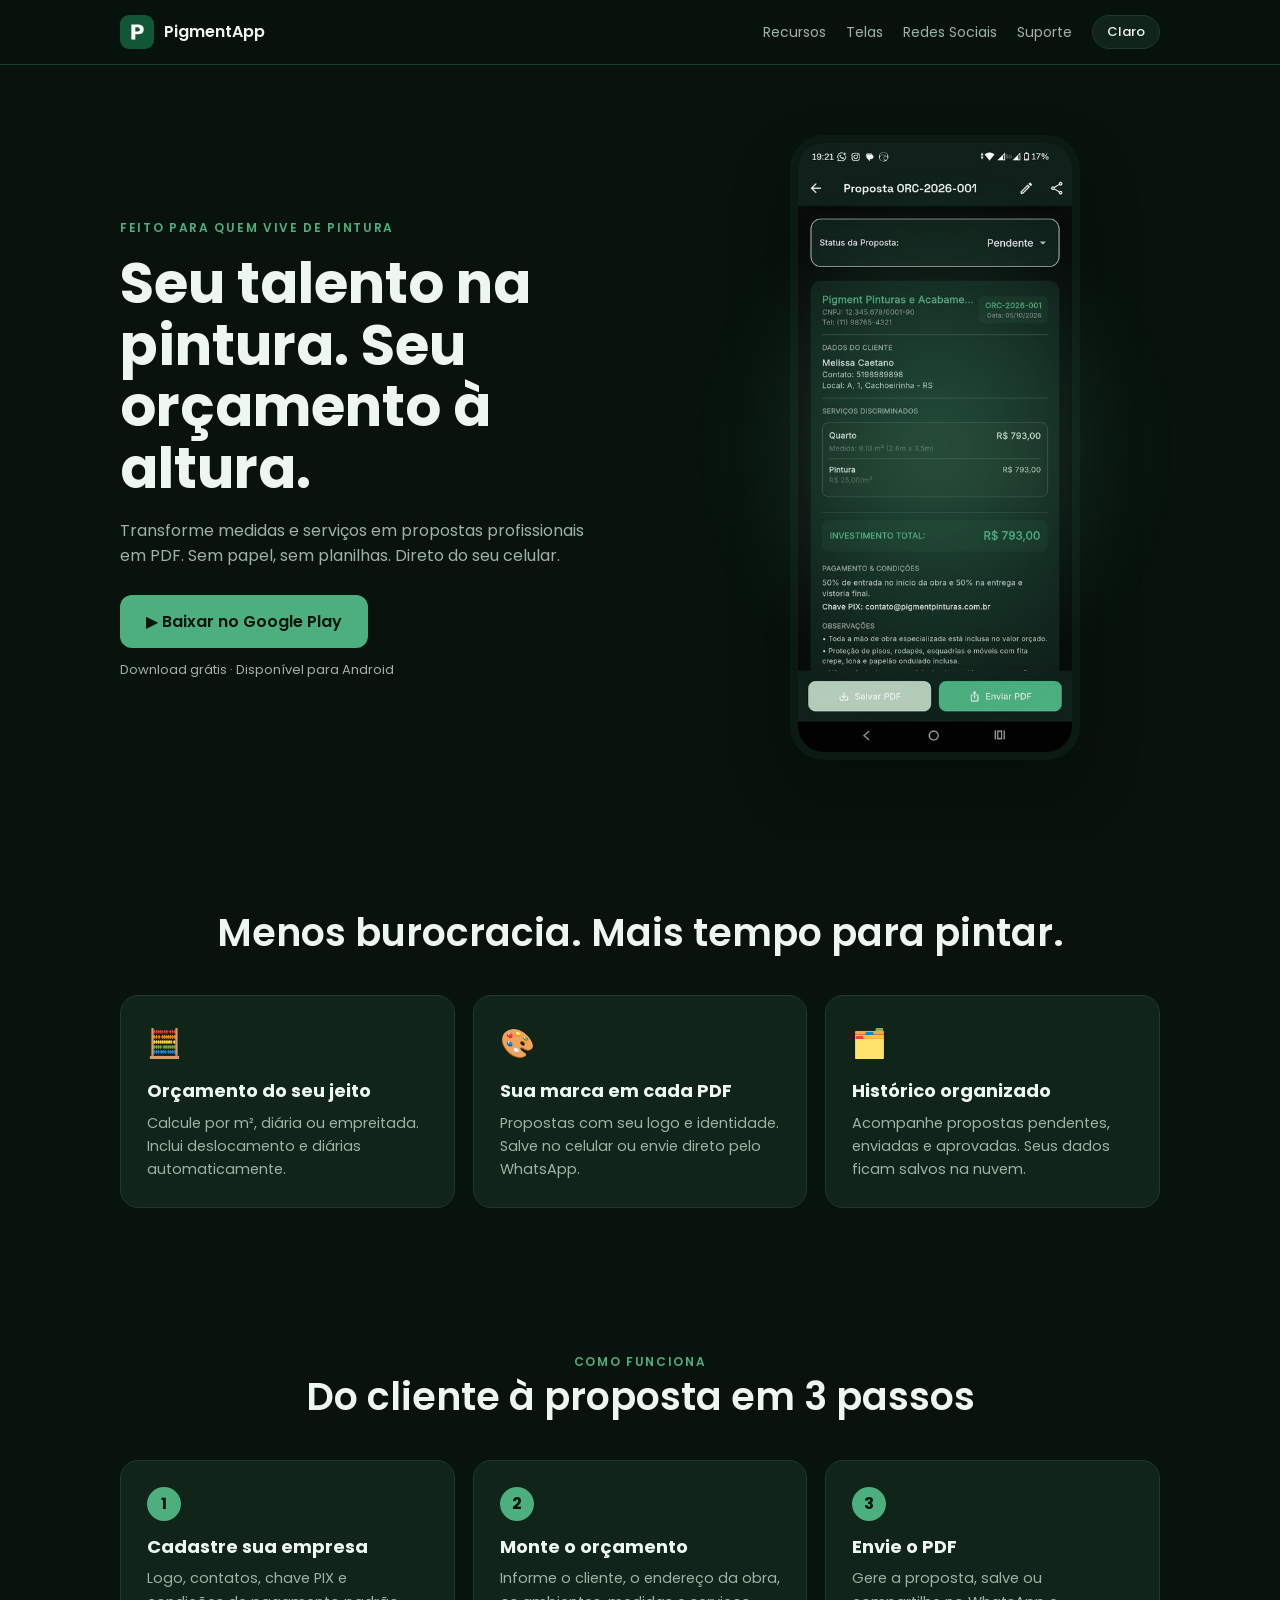
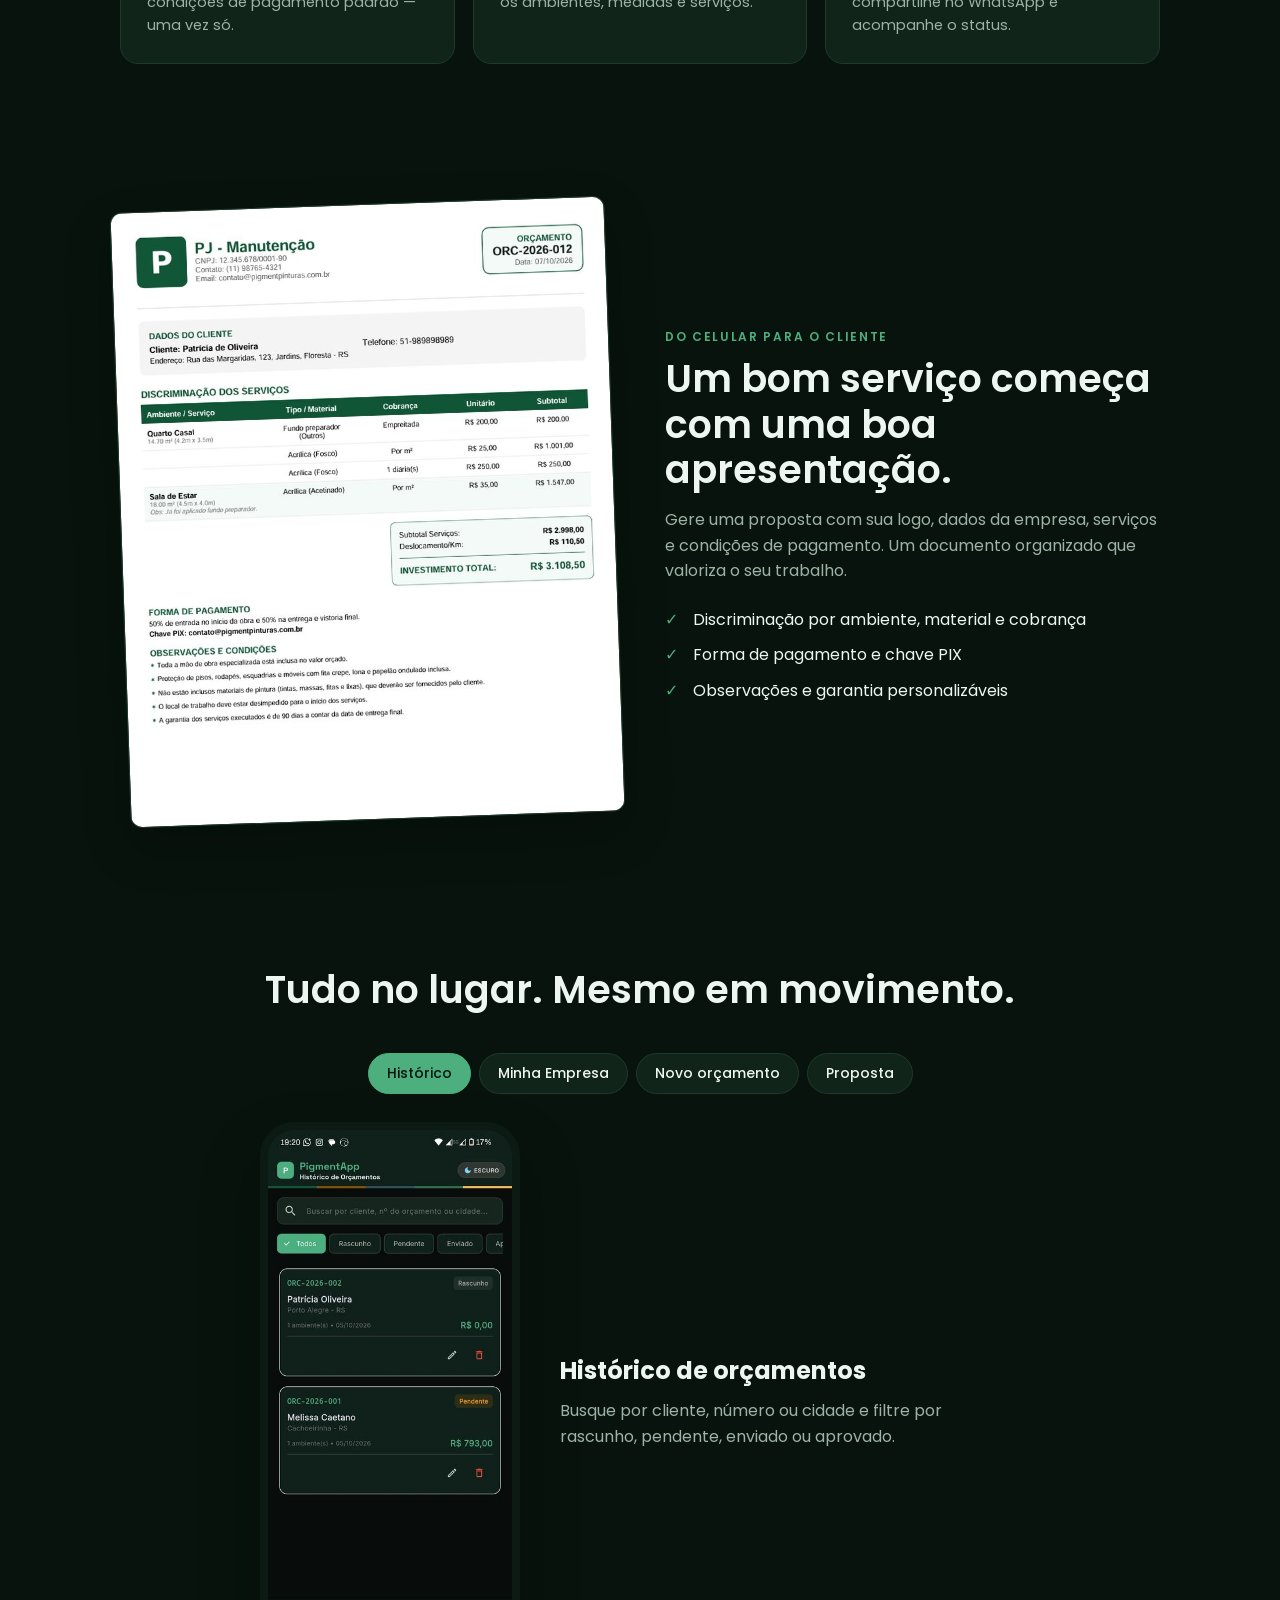
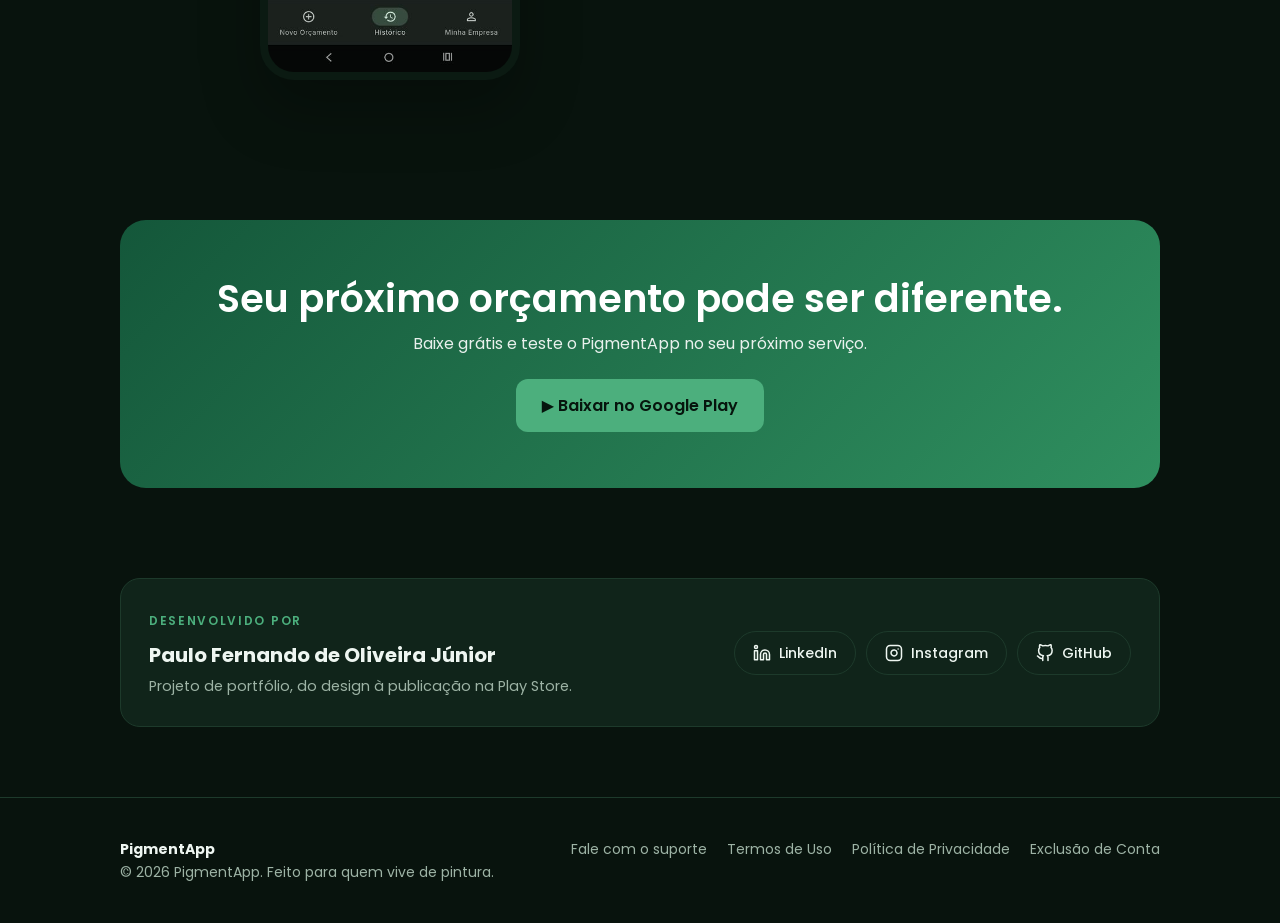
==== index.html @ 75b7b58f "Landing page do PigmentApp" ====
<!DOCTYPE html>
<html lang="pt-BR">

<head>
    <meta charset="utf-8">
    <meta name="viewport" content="width=device-width, initial-scale=1">
    <title>PigmentApp — Orçamentos profissionais para pintores</title>
    <meta name="description"
        content="Transforme medidas e serviços em propostas profissionais em PDF, direto do celular. Baixe grátis no Google Play.">
    <link rel="icon" href="assets/icone.png">
    <link rel="preconnect" href="https://fonts.googleapis.com">
    <link rel="preconnect" href="https://fonts.gstatic.com" crossorigin>
    <link href="https://fonts.googleapis.com/css2?family=Poppins:wght@400;500;600;700&display=swap" rel="stylesheet">
    <link rel="stylesheet" href="css/style.css">
</head>

<body>
    <nav>
        <div class="w"><a class="logo" href="#"><img src="assets/icone.png" alt="">PigmentApp</a>
            <div class="nl">
                <a class="h" href="#recursos">Recursos</a>
                <a class="h" href="#telas">Telas</a>
                <a class="h" href="#redes">Redes Sociais</a>
                <a href="suporte.html" target="_blank" rel="noopener">Suporte</a>
                <button class="tg" id="tg">Escuro</button>
            </div>
        </div>
    </nav>

    <header class="hero">
        <div class="w">
            <div class="rv">
                <span class="eyebrow">Feito para quem vive de pintura</span>
                <h1>Seu talento na pintura. Seu orçamento à altura.</h1>
                <p class="lead">Transforme medidas e serviços em propostas profissionais em PDF. Sem papel, sem
                    planilhas. Direto do seu celular.</p>
                <a class="btn" href="https://play.google.com/store/apps/details?id=com.juniorpfo.pigmentapp"
                    target="_blank" rel="noopener">▶ Baixar no Google Play</a>
                <p class="sm">Download grátis · Disponível para Android</p>
            </div>
            <div class="hv rv">
                <div class="ph"><img src="assets/tela-proposta.jpg" alt="Proposta no PigmentApp"></div>
            </div>
        </div>
    </header>

    <section id="recursos">
        <div class="w">
            <div class="c rv">
                <h2>Menos burocracia. Mais tempo para pintar.</h2>
            </div>
            <div class="g3">
                <div class="cd rv"><i>🧮</i>
                    <h3>Orçamento do seu jeito</h3>
                    <p>Calcule por m², diária ou empreitada. Inclui deslocamento e diárias automaticamente.</p>
                </div>
                <div class="cd rv"><i>🎨</i>
                    <h3>Sua marca em cada PDF</h3>
                    <p>Propostas com seu logo e identidade. Salve no celular ou envie direto pelo WhatsApp.</p>
                </div>
                <div class="cd rv"><i>🗂️</i>
                    <h3>Histórico organizado</h3>
                    <p>Acompanhe propostas pendentes, enviadas e aprovadas. Seus dados ficam salvos na nuvem.</p>
                </div>
            </div>
        </div>
    </section>

    <section>
        <div class="w">
            <div class="c rv"><span class="eyebrow">Como funciona</span>
                <h2>Do cliente à proposta em 3 passos</h2>
            </div>
            <div class="g3 st">
                <div class="cd rv">
                    <h3>Cadastre sua empresa</h3>
                    <p>Logo, contatos, chave PIX e condições de pagamento padrão — uma vez só.</p>
                </div>
                <div class="cd rv">
                    <h3>Monte o orçamento</h3>
                    <p>Informe o cliente, o endereço da obra, os ambientes, medidas e serviços.</p>
                </div>
                <div class="cd rv">
                    <h3>Envie o PDF</h3>
                    <p>Gere a proposta, salve ou compartilhe no WhatsApp e acompanhe o status.</p>
                </div>
            </div>
        </div>
    </section>

    <section>
        <div class="w two">
            <div class="rv"><img class="pdf" src="assets/exemplo-pdf.jpg" alt="Exemplo de proposta em PDF"></div>
            <div class="rv"><span class="eyebrow">Do celular para o cliente</span>
                <h2 style="margin-top:8px">Um bom serviço começa com uma boa apresentação.</h2>
                <p>Gere uma proposta com sua logo, dados da empresa, serviços e condições de pagamento. Um documento
                    organizado que valoriza o seu trabalho.</p>
                <ul class="ck">
                    <li>Discriminação por ambiente, material e cobrança</li>
                    <li>Forma de pagamento e chave PIX</li>
                    <li>Observações e garantia personalizáveis</li>
                </ul>
            </div>
        </div>
    </section>

    <section id="telas">
        <div class="w">
            <div class="c rv">
                <h2>Tudo no lugar. Mesmo em movimento.</h2>
            </div>
            <div class="tabs" id="tabs"></div>
            <div class="show rv">
                <div class="ph"><img id="si" src="assets/tela-historico.jpg" alt=""></div>
                <div>
                    <h3 id="st"></h3>
                    <p id="sp"></p>
                </div>
            </div>
        </div>
    </section>

    <section>
        <div class="w">
            <div class="cta rv">
                <h2>Seu próximo orçamento pode ser diferente.</h2>
                <p>Baixe grátis e teste o PigmentApp no seu próximo serviço.</p>
                <a class="btn" href="https://play.google.com/store/apps/details?id=com.juniorpfo.pigmentapp"
                    target="_blank" rel="noopener">▶ Baixar no Google Play</a>
            </div>
        </div>
    </section>
    <section class="dev" id="redes">
        <div class="w">
            <div class="dev-box rv">
                <div>
                    <span class="eyebrow">Desenvolvido por</span>
                    <h3>Paulo Fernando de Oliveira Júnior</h3>
                    <p>Projeto de portfólio, do design à publicação na Play Store.</p>
                </div>
                <div class="soc">
                    <a href="https://www.linkedin.com/in/paulofojunior" target="_blank" rel="noopener">
                        <svg viewBox="0 0 24 24">
                            <path d="M16 8a6 6 0 0 1 6 6v7h-4v-7a2 2 0 0 0-2-2 2 2 0 0 0-2 2v7h-4v-7a6 6 0 0 1 6-6z" />
                            <rect x="2" y="9" width="4" height="12" />
                            <circle cx="4" cy="4" r="2" />
                        </svg>LinkedIn</a>
                    <a href="https://www.instagram.com/pigment.app" target="_blank" rel="noopener">
                        <svg viewBox="0 0 24 24">
                            <rect x="2" y="2" width="20" height="20" rx="5" />
                            <path d="M16 11.37A4 4 0 1 1 12.63 8 4 4 0 0 1 16 11.37z" />
                            <line x1="17.5" y1="6.5" x2="17.51" y2="6.5" />
                        </svg>Instagram</a>
                    <a href="https://github.com/PauloFOJr/PigmentaApp-Showcase" target="_blank" rel="noopener">
                        <svg viewBox="0 0 24 24">
                            <path
                                d="M9 19c-5 1.5-5-2.5-7-3m14 6v-3.87a3.37 3.37 0 0 0-.94-2.61c3.14-.35 6.44-1.54 6.44-7A5.44 5.44 0 0 0 20 4.77 5.07 5.07 0 0 0 19.91 1S18.73.65 16 2.48a13.38 13.38 0 0 0-7 0C6.27.65 5.09 1 5.09 1A5.07 5.07 0 0 0 5 4.77a5.44 5.44 0 0 0-1.5 3.78c0 5.42 3.3 6.61 6.44 7A3.37 3.37 0 0 0 9 18.13V22" />
                        </svg>GitHub</a>
                </div>
            </div>
        </div>
    </section>
    <footer id="suporte">
        <div class="w">
            <div><b style="color:var(--tx)">PigmentApp</b><br>© 2026 PigmentApp. Feito para quem vive de pintura.</div>
            <div class="fl">
                <a href="suporte.html">Fale com o suporte</a>
                <a href="termos.html">Termos de Uso</a>
                <a href="privacidade.html">Política de Privacidade</a>
                <a href="exclusao-de-conta.html">Exclusão de Conta</a>
            </div>
        </div>
    </footer>

    <script src="js/main.js"></script>
</body>

</html>
---- css/style.css ----
/* PigmentApp — estilos. Cores no :root (claro) e :root[data-t=dark] (escuro). */
:root {
    --bg: #f4f8f5;
    --card: #fff;
    --tx: #10281c;
    --mut: #5a6f63;
    --g: #14573a;
    --g2: #4caf7d;
    --bd: #d9e6de
}

:root[data-t=dark] {
    --bg: #08130d;
    --card: #10241a;
    --tx: #eef6f1;
    --mut: #9db3a5;
    --g: #4caf7d;
    --g2: #4caf7d;
    --bd: #1d3a2b
}

* {
    box-sizing: border-box;
    margin: 0
}

html {
    scroll-behavior: smooth
}

body {
    font: 16px/1.6 Poppins, system-ui, sans-serif;
    background: var(--bg);
    color: var(--tx);
    transition: .3s
}

a {
    color: inherit;
    text-decoration: none
}

.w {
    max-width: 1080px;
    margin: auto;
    padding: 0 20px
}

nav {
    position: sticky;
    top: 0;
    z-index: 9;
    backdrop-filter: blur(12px);
    background: color-mix(in srgb, var(--bg) 85%, transparent);
    border-bottom: 1px solid var(--bd)
}

nav .w {
    display: flex;
    align-items: center;
    justify-content: space-between;
    height: 64px;
    gap: 12px
}

.logo {
    display: flex;
    align-items: center;
    gap: 10px;
    font-weight: 600
}

.logo img {
    width: 34px;
    height: 34px;
    border-radius: 9px
}

.nl {
    display: flex;
    gap: 20px;
    align-items: center;
    font-size: 14px;
    color: var(--mut)
}

.nl a:hover {
    color: var(--g2)
}

.tg {
    border: 1px solid var(--bd);
    background: var(--card);
    color: var(--tx);
    border-radius: 99px;
    padding: 6px 14px;
    font: 500 13px Poppins;
    cursor: pointer
}

.btn {
    display: inline-flex;
    align-items: center;
    gap: 8px;
    background: var(--g);
    color: #fff;
    padding: 14px 26px;
    border-radius: 12px;
    font-weight: 600;
    transition: .2s
}

:root[data-t=dark] .btn {
    background: var(--g2);
    color: #06150d
}

.btn:hover {
    transform: translateY(-2px);
    box-shadow: 0 10px 24px #4caf7d44
}

.hero {
    padding: 70px 0 80px;
    overflow: hidden
}

.hero .w {
    display: grid;
    grid-template-columns: 1.1fr .9fr;
    gap: 40px;
    align-items: center
}

.eyebrow {
    color: var(--g2);
    font-size: 12px;
    font-weight: 600;
    letter-spacing: .14em;
    text-transform: uppercase
}

h1 {
    font-size: clamp(34px, 5vw, 56px);
    line-height: 1.1;
    margin: 14px 0 18px;
    font-weight: 700
}

h2 {
    font-size: clamp(26px, 3.6vw, 38px);
    line-height: 1.2;
    font-weight: 600
}

.lead {
    color: var(--mut);
    max-width: 480px;
    margin-bottom: 26px
}

.sm {
    font-size: 13px;
    color: var(--mut);
    margin-top: 12px
}

.ph {
    width: min(290px, 80%);
    margin: auto;
    border: 8px solid #0b1a12;
    border-radius: 34px;
    overflow: hidden;
    box-shadow: 0 30px 60px #0004;
    animation: fl 6s ease-in-out infinite;
    background: #0b1a12
}

.ph img {
    display: block;
    width: 100%
}

@keyframes fl {
    50% {
        transform: translateY(-12px)
    }
}

.hv {
    position: relative
}

.hv:before {
    content: "";
    position: absolute;
    inset: 10% 5%;
    background: radial-gradient(#4caf7d55, transparent 70%);
    filter: blur(30px)
}

section {
    padding: 70px 0
}

.c {
    text-align: center;
    margin-bottom: 40px
}

.g3 {
    display: grid;
    grid-template-columns: repeat(3, 1fr);
    gap: 18px
}

.cd {
    background: var(--card);
    border: 1px solid var(--bd);
    border-radius: 18px;
    padding: 26px;
    transition: .25s
}

.cd:hover {
    transform: translateY(-6px);
    border-color: var(--g2)
}

.cd i {
    font-style: normal;
    font-size: 28px;
    display: block;
    margin-bottom: 10px
}

.cd h3 {
    font-size: 18px;
    margin-bottom: 6px
}

.cd p {
    color: var(--mut);
    font-size: 14.5px
}

.st {
    counter-reset: s
}

.st .cd:before {
    counter-increment: s;
    content: counter(s);
    display: grid;
    place-items: center;
    width: 34px;
    height: 34px;
    border-radius: 50%;
    background: var(--g2);
    color: #06150d;
    font-weight: 700;
    margin-bottom: 12px
}

.two {
    display: grid;
    grid-template-columns: 1fr 1fr;
    gap: 50px;
    align-items: center
}

.pdf {
    width: 100%;
    border-radius: 12px;
    box-shadow: 0 20px 50px #0003;
    border: 1px solid var(--bd);
    transform: rotate(-2deg);
    transition: .3s
}

.pdf:hover {
    transform: none
}

.two p {
    color: var(--mut);
    margin-top: 14px
}

.ck {
    list-style: none;
    padding: 0;
    margin-top: 18px
}

.ck li {
    padding: 5px 0 5px 28px;
    position: relative
}

.ck li:before {
    content: "✓";
    position: absolute;
    left: 0;
    color: var(--g2);
    font-weight: 700
}

.tabs {
    display: flex;
    gap: 8px;
    justify-content: center;
    flex-wrap: wrap;
    margin-bottom: 28px
}

.tabs button {
    border: 1px solid var(--bd);
    background: var(--card);
    color: var(--tx);
    padding: 9px 18px;
    border-radius: 99px;
    font: 500 14px Poppins;
    cursor: pointer
}

.tabs button.on {
    background: var(--g2);
    color: #06150d;
    border-color: var(--g2)
}

.show {
    display: grid;
    grid-template-columns: 260px 1fr;
    gap: 40px;
    align-items: center;
    max-width: 760px;
    margin: auto
}

.show .ph {
    animation: none;
    width: 260px
}

.show h3 {
    font-size: 24px;
    margin-bottom: 8px
}

.show p {
    color: var(--mut)
}

.cta {
    background: linear-gradient(135deg, #14573a, #2f8f5f);
    color: #fff;
    border-radius: 26px;
    padding: 56px 24px;
    text-align: center
}

.cta .btn {
    background: #fff;
    color: #14573a;
    margin-top: 22px
}

.cta p {
    opacity: .9;
    margin-top: 10px
}

footer {
    padding: 40px 0;
    border-top: 1px solid var(--bd);
    margin-top: 70px;
    font-size: 14px;
    color: var(--mut)
}

footer .w {
    display: flex;
    justify-content: space-between;
    flex-wrap: wrap;
    gap: 16px
}

footer nav {
    all: unset
}

.fl {
    display: flex;
    gap: 20px;
    flex-wrap: wrap
}

.fl a:hover {
    color: var(--g2)
}

.rv {
    opacity: 0;
    transform: translateY(26px);
    transition: .7s
}

.rv.in {
    opacity: 1;
    transform: none
}

@media(max-width:800px) {

    .hero .w,
    .two,
    .show {
        grid-template-columns: 1fr
    }

    .g3 {
        grid-template-columns: 1fr
    }

    .nl a.h {
        display: none
    }

    .hero {
        padding-top: 40px
    }

    .show {
        text-align: center
    }

    .show .ph {
        margin: auto
    }
}

.dev {
    padding: 20px 0 0;
    scroll-margin-top: 70px
}

.dev-box {
    display: flex;
    justify-content: space-between;
    align-items: center;
    gap: 24px;
    flex-wrap: wrap;
    background: var(--card);
    border: 1px solid var(--bd);
    border-radius: 20px;
    padding: 28px
}

.dev-box h3 {
    font-size: 20px;
    margin: 6px 0 4px
}

.dev-box p {
    color: var(--mut);
    font-size: 14.5px
}

.soc {
    display: flex;
    gap: 10px;
    flex-wrap: wrap
}

.soc a {
    display: inline-flex;
    align-items: center;
    gap: 8px;
    border: 1px solid var(--bd);
    border-radius: 99px;
    padding: 10px 18px;
    font-weight: 500;
    font-size: 14px;
    transition: .2s
}

.soc a:hover {
    border-color: var(--g2);
    color: var(--g2);
    transform: translateY(-2px)
}

.soc svg {
    width: 18px;
    height: 18px;
    fill: none;
    stroke: currentColor;
    stroke-width: 2;
    stroke-linecap: round;
    stroke-linejoin: round
}
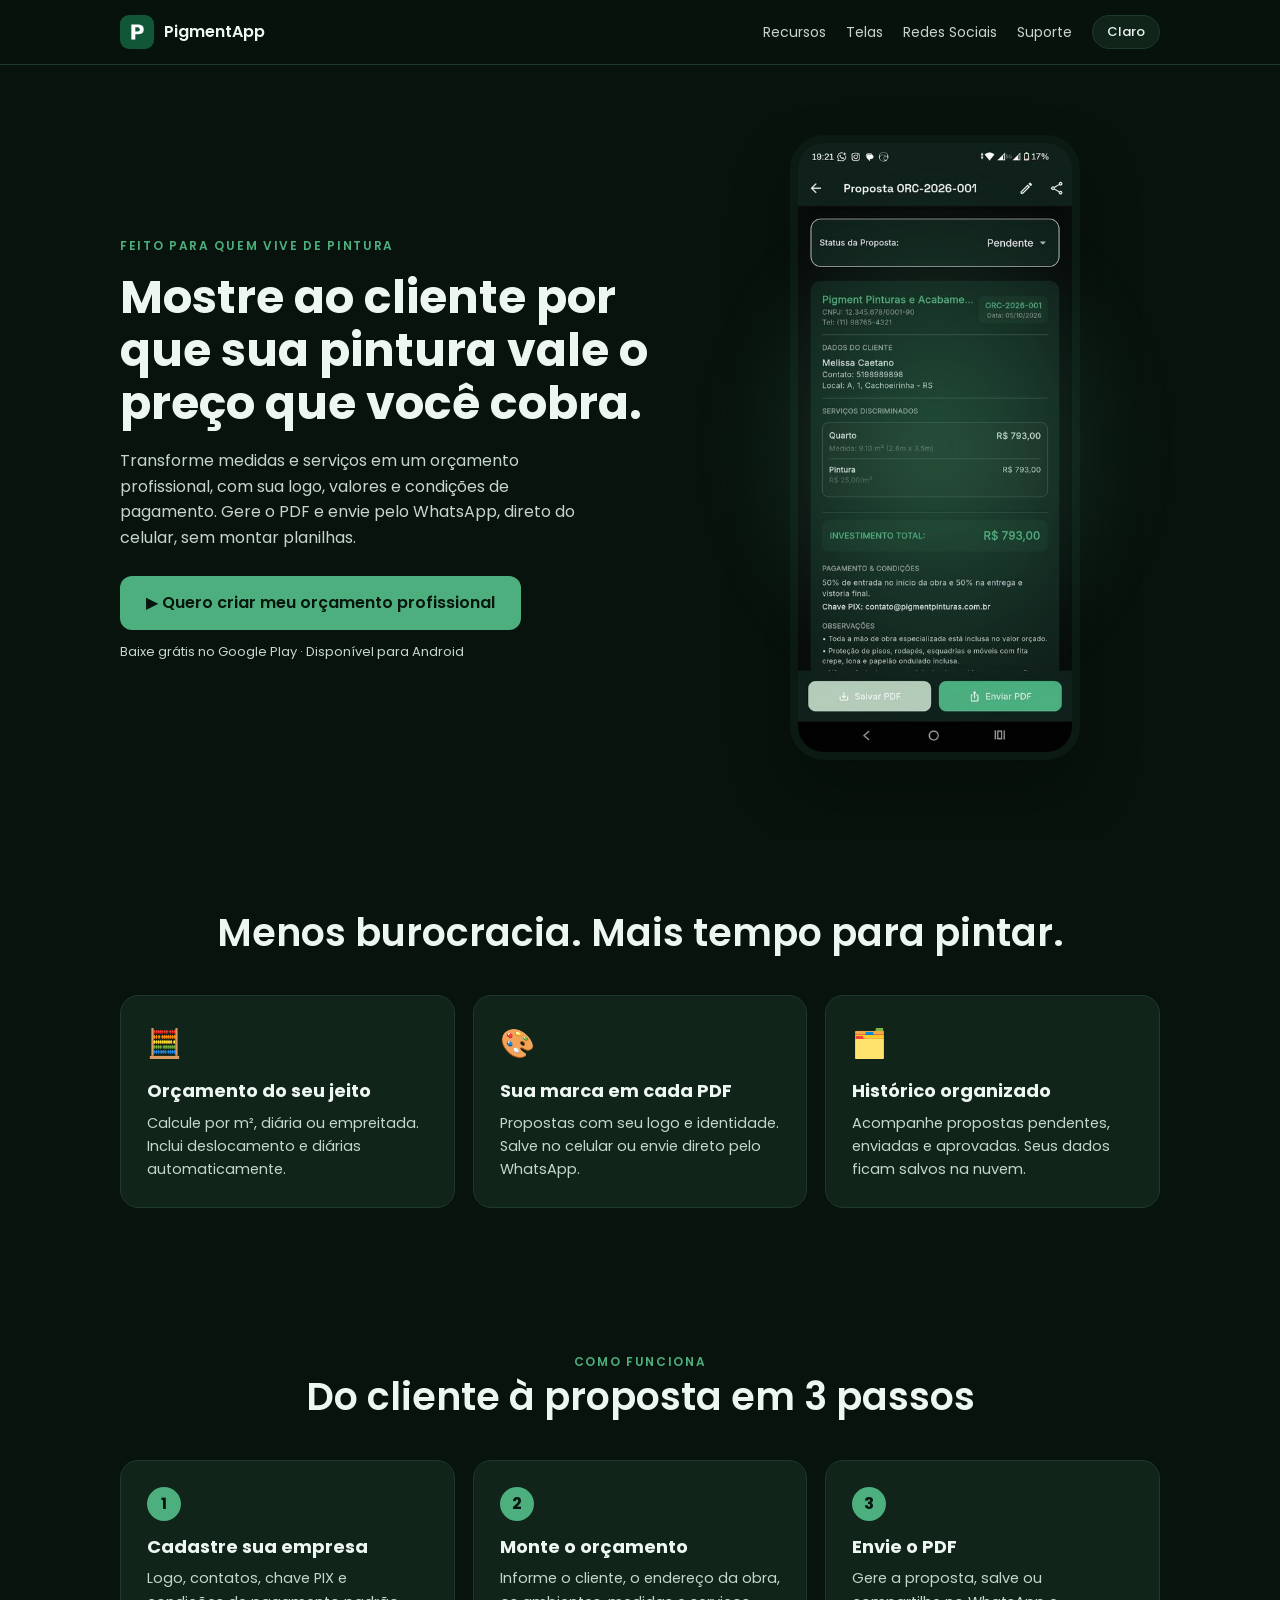
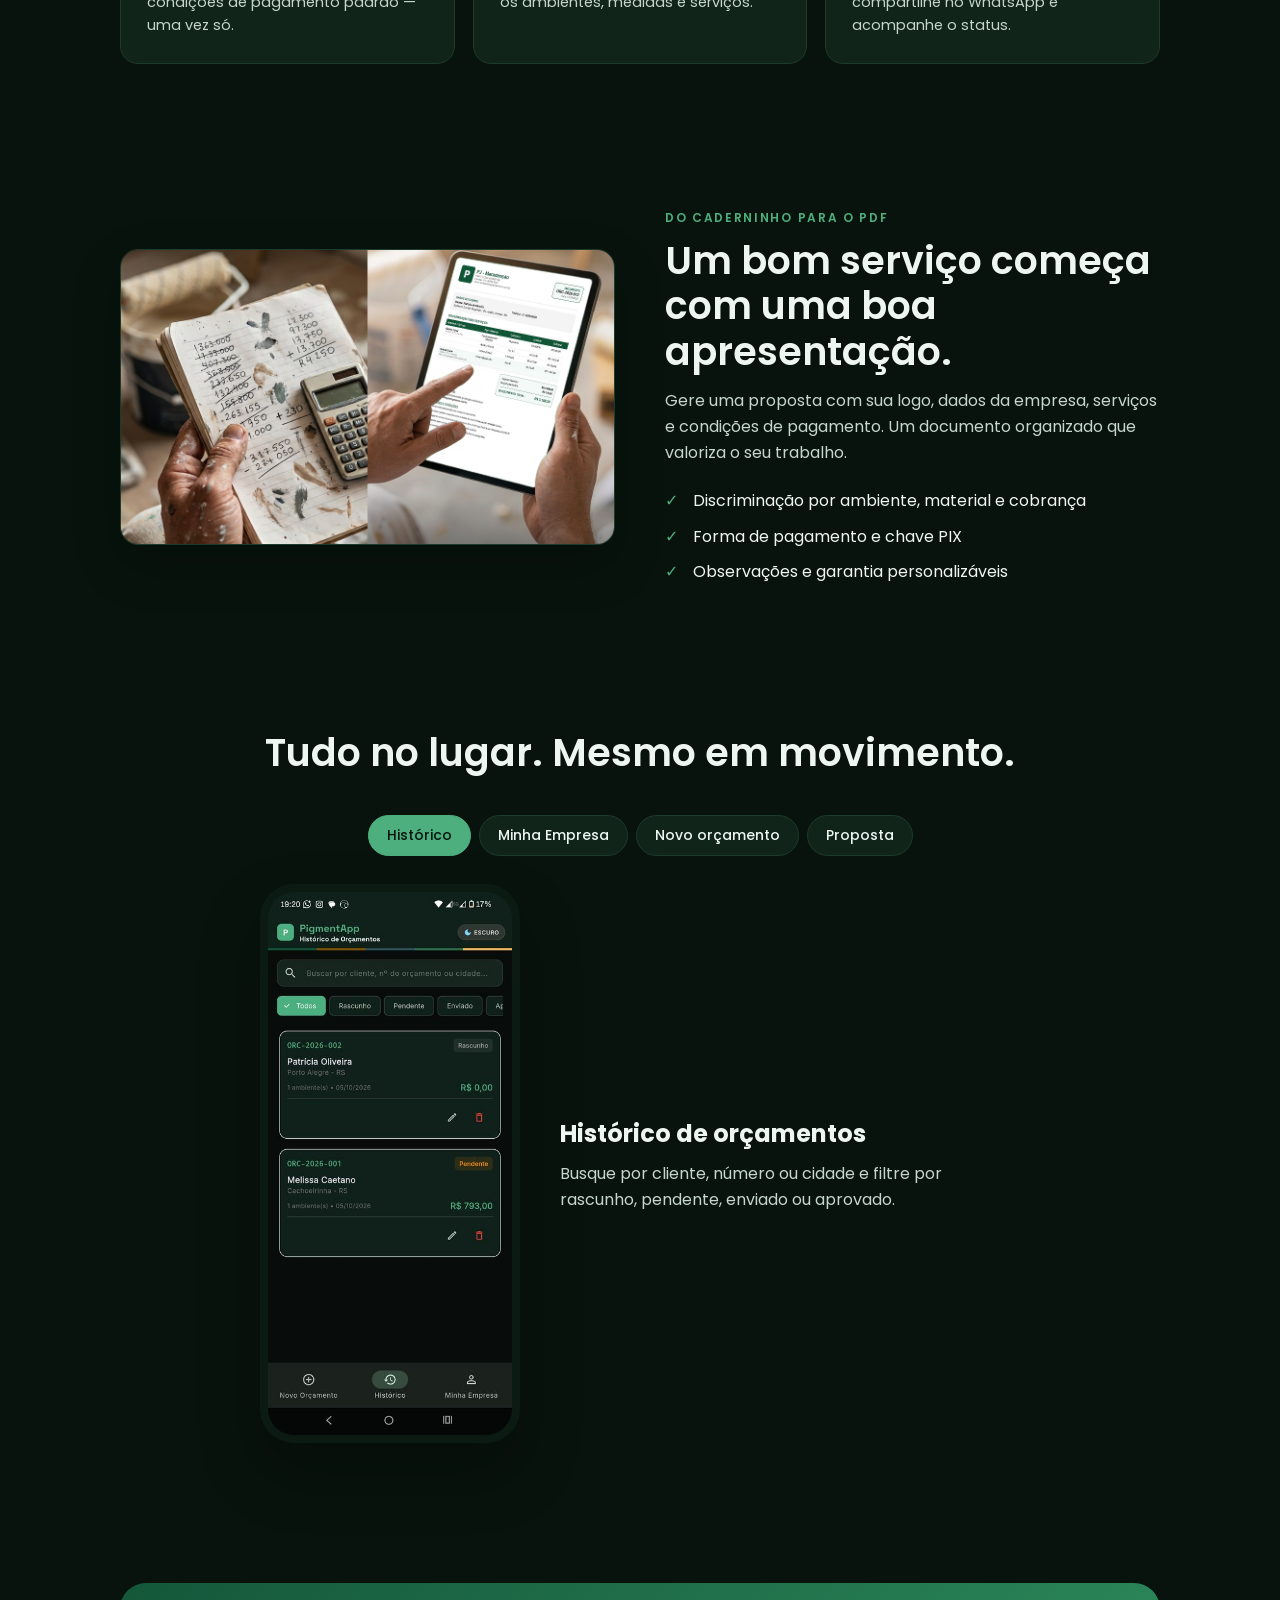
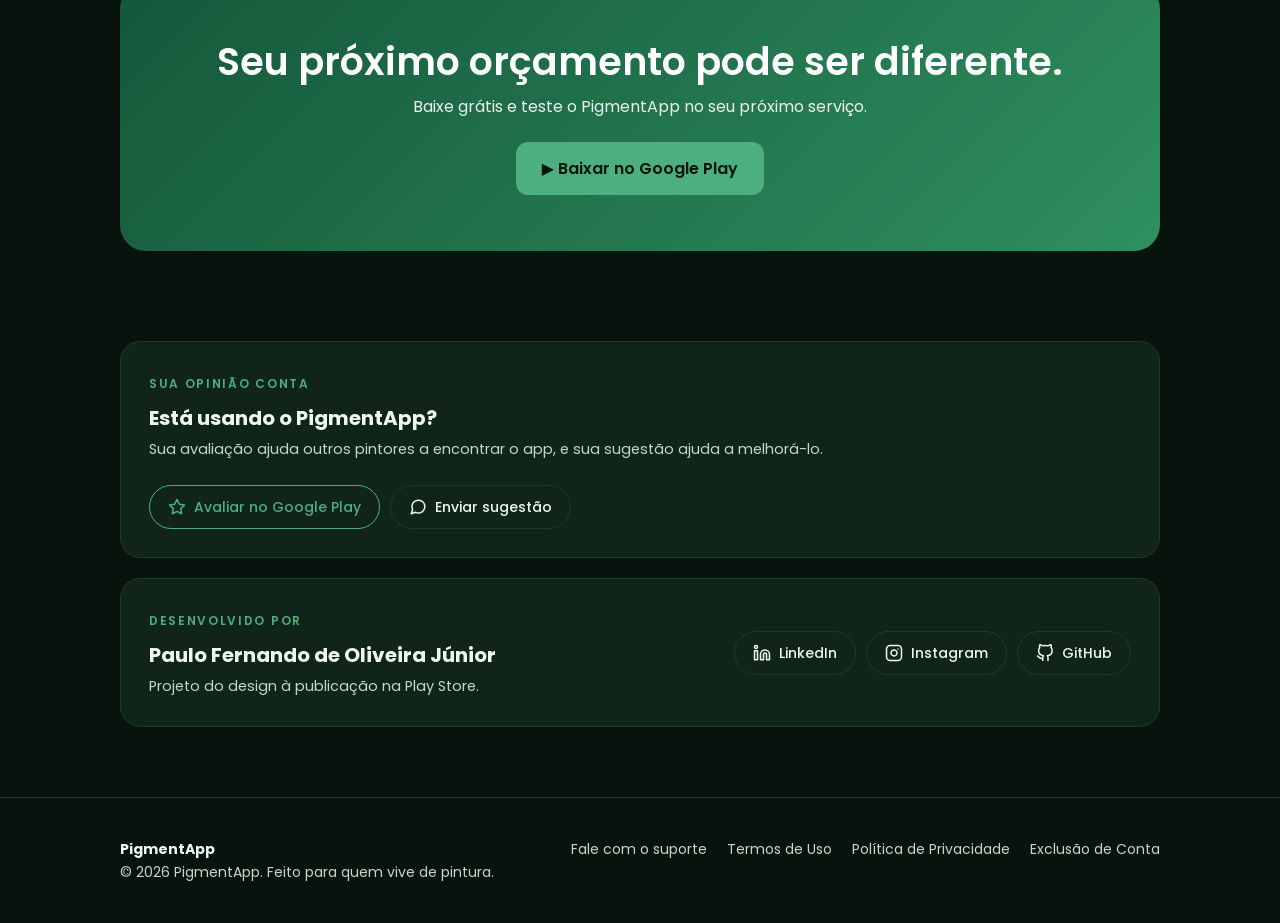
==== commit ab41d28c: "Correção de estilizações no html e troca da extensão do arquivo do caderninho-vs-pdf.jpg para .png" ====
--- a/index.html
+++ b/index.html
@@ -31,12 +31,13 @@
         <div class="w">
             <div class="rv">
                 <span class="eyebrow">Feito para quem vive de pintura</span>
-                <h1>Seu talento na pintura. Seu orçamento à altura.</h1>
-                <p class="lead">Transforme medidas e serviços em propostas profissionais em PDF. Sem papel, sem
-                    planilhas. Direto do seu celular.</p>
+                <h1>Mostre ao cliente por que sua pintura vale o preço que você cobra.</h1>
+                <p class="lead">Transforme medidas e serviços em um orçamento profissional, com sua logo, valores e
+                    condições de pagamento. Gere o PDF e envie pelo WhatsApp, direto do celular, sem montar
+                    planilhas.</p>
                 <a class="btn" href="https://play.google.com/store/apps/details?id=com.juniorpfo.pigmentapp"
-                    target="_blank" rel="noopener">▶ Baixar no Google Play</a>
-                <p class="sm">Download grátis · Disponível para Android</p>
+                    target="_blank" rel="noopener">▶ Quero criar meu orçamento profissional</a>
+                <p class="sm">Baixe grátis no Google Play · Disponível para Android</p>
             </div>
             <div class="hv rv">
                 <div class="ph"><img src="assets/tela-proposta.jpg" alt="Proposta no PigmentApp"></div>
@@ -90,9 +91,12 @@
 
     <section>
         <div class="w two">
-            <div class="rv"><img class="pdf" src="assets/exemplo-pdf.jpg" alt="Exemplo de proposta em PDF"></div>
-            <div class="rv"><span class="eyebrow">Do celular para o cliente</span>
-                <h2 style="margin-top:8px">Um bom serviço começa com uma boa apresentação.</h2>
+            <div class="rv">
+                <img class="cmp" src="assets/caderninho-vs-pdf.png" width="1024" height="612" loading="lazy"
+                    alt="À esquerda, um caderno de obra com contas riscadas e uma calculadora. À direita, uma proposta em PDF organizada, aberta num tablet.">
+            </div>
+            <div class="rv"><span class="eyebrow">Do caderninho para o PDF</span>
+                <h2>Um bom serviço começa com uma boa apresentação.</h2>
                 <p>Gere uma proposta com sua logo, dados da empresa, serviços e condições de pagamento. Um documento
                     organizado que valoriza o seu trabalho.</p>
                 <ul class="ck">
@@ -120,6 +124,33 @@
         </div>
     </section>
 
+    <!-- DEPOIMENTOS (desativado). Só publique com textos reais e com autorização de quem falou.
+         Para ativar: apague as duas linhas "INICIO DO MODELO" e "FIM DO MODELO" logo abaixo,
+         troque os textos entre colchetes e remova os cartões que não for usar (serve para 1, 2 ou 3). -->
+    <!-- INICIO DO MODELO
+    <section id="depoimentos">
+        <div class="w">
+            <div class="c rv"><span class="eyebrow">Quem já usa</span>
+                <h2>O que dizem os pintores</h2>
+            </div>
+            <div class="deps">
+                <figure class="cd dep rv">
+                    <blockquote>“[texto do depoimento 1]”</blockquote>
+                    <figcaption>[Nome ou iniciais] · [Cidade]</figcaption>
+                </figure>
+                <figure class="cd dep rv">
+                    <blockquote>“[texto do depoimento 2]”</blockquote>
+                    <figcaption>[Nome ou iniciais] · [Cidade]</figcaption>
+                </figure>
+                <figure class="cd dep rv">
+                    <blockquote>“[texto do depoimento 3]”</blockquote>
+                    <figcaption>[Nome ou iniciais] · [Cidade]</figcaption>
+                </figure>
+            </div>
+        </div>
+    </section>
+    FIM DO MODELO -->
+
     <section>
         <div class="w">
             <div class="cta rv">
@@ -130,13 +161,36 @@
             </div>
         </div>
     </section>
+    <section class="dev" id="avaliar">
+        <div class="w">
+            <div class="dev-box rv">
+                <div>
+                    <span class="eyebrow">Sua opinião conta</span>
+                    <h3>Está usando o PigmentApp?</h3>
+                    <p>Sua avaliação ajuda outros pintores a encontrar o app, e sua sugestão ajuda a melhorá-lo.</p>
+                </div>
+                <div class="soc">
+                    <a class="p" href="https://play.google.com/store/apps/details?id=com.juniorpfo.pigmentapp"
+                        target="_blank" rel="noopener">
+                        <svg viewBox="0 0 24 24">
+                            <polygon points="12 2 15.09 8.26 22 9.27 17 14.14 18.18 21.02 12 17.77 5.82 21.02 7 14.14 2 9.27 8.91 8.26 12 2" />
+                        </svg>Avaliar no Google Play</a>
+                    <a href="suporte.html">
+                        <svg viewBox="0 0 24 24">
+                            <path
+                                d="M21 11.5a8.38 8.38 0 0 1-.9 3.8 8.5 8.5 0 0 1-7.6 4.7 8.38 8.38 0 0 1-3.8-.9L3 21l1.9-5.7a8.38 8.38 0 0 1-.9-3.8 8.5 8.5 0 0 1 4.7-7.6 8.38 8.38 0 0 1 3.8-.9h.5a8.48 8.48 0 0 1 8 8v.5z" />
+                        </svg>Enviar sugestão</a>
+                </div>
+            </div>
+        </div>
+    </section>
     <section class="dev" id="redes">
         <div class="w">
             <div class="dev-box rv">
                 <div>
                     <span class="eyebrow">Desenvolvido por</span>
                     <h3>Paulo Fernando de Oliveira Júnior</h3>
-                    <p>Projeto de portfólio, do design à publicação na Play Store.</p>
+                    <p>Projeto do design à publicação na Play Store.</p>
                 </div>
                 <div class="soc">
                     <a href="https://www.linkedin.com/in/paulofojunior" target="_blank" rel="noopener">
@@ -162,7 +216,7 @@
     </section>
     <footer id="suporte">
         <div class="w">
-            <div><b style="color:var(--tx)">PigmentApp</b><br>© 2026 PigmentApp. Feito para quem vive de pintura.</div>
+            <div><b>PigmentApp</b><br>© 2026 PigmentApp. Feito para quem vive de pintura.</div>
             <div class="fl">
                 <a href="suporte.html">Fale com o suporte</a>
                 <a href="termos.html">Termos de Uso</a>
@@ -175,4 +229,4 @@
     <script src="js/main.js"></script>
 </body>
 
-</html>+</html>
--- a/css/style.css
+++ b/css/style.css
@@ -13,7 +13,7 @@
     --bg: #08130d;
     --card: #10241a;
     --tx: #eef6f1;
-    --mut: #9db3a5;
+    --mut: #c6d6cc;
     --g: #4caf7d;
     --g2: #4caf7d;
     --bd: #1d3a2b
@@ -141,8 +141,8 @@
 }
 
 h1 {
-    font-size: clamp(34px, 5vw, 56px);
-    line-height: 1.1;
+    font-size: clamp(30px, 4.2vw, 46px);
+    line-height: 1.15;
     margin: 14px 0 18px;
     font-weight: 700
 }
@@ -269,17 +269,8 @@
     align-items: center
 }
 
-.pdf {
-    width: 100%;
-    border-radius: 12px;
-    box-shadow: 0 20px 50px #0003;
-    border: 1px solid var(--bd);
-    transform: rotate(-2deg);
-    transition: .3s
-}
-
-.pdf:hover {
-    transform: none
+.two h2 {
+    margin-top: 8px
 }
 
 .two p {
@@ -387,8 +378,8 @@
     gap: 16px
 }
 
-footer nav {
-    all: unset
+footer b {
+    color: var(--tx)
 }
 
 .fl {
@@ -500,4 +491,40 @@
     stroke-width: 2;
     stroke-linecap: round;
     stroke-linejoin: round
-}+}
+
+/* botão principal do bloco de avaliação */
+.soc a.p {
+    border-color: var(--g);
+    color: var(--g)
+}
+
+/* depoimentos: só entram em uso quando o modelo comentado no index.html for ativado (1, 2 ou 3 cartões) */
+.deps {
+    display: grid;
+    grid-template-columns: repeat(auto-fit, minmax(260px, 340px));
+    justify-content: center;
+    gap: 18px
+}
+
+.dep blockquote {
+    font-size: 15px;
+    line-height: 1.6;
+    margin-bottom: 14px
+}
+
+.dep figcaption {
+    font-size: 13px;
+    font-weight: 500;
+    color: var(--mut)
+}
+
+/* imagem de comparação "caderninho x PDF" */
+.cmp {
+    display: block;
+    width: 100%;
+    height: auto;
+    border-radius: 18px;
+    border: 1px solid var(--bd);
+    box-shadow: 0 20px 50px #0003
+}
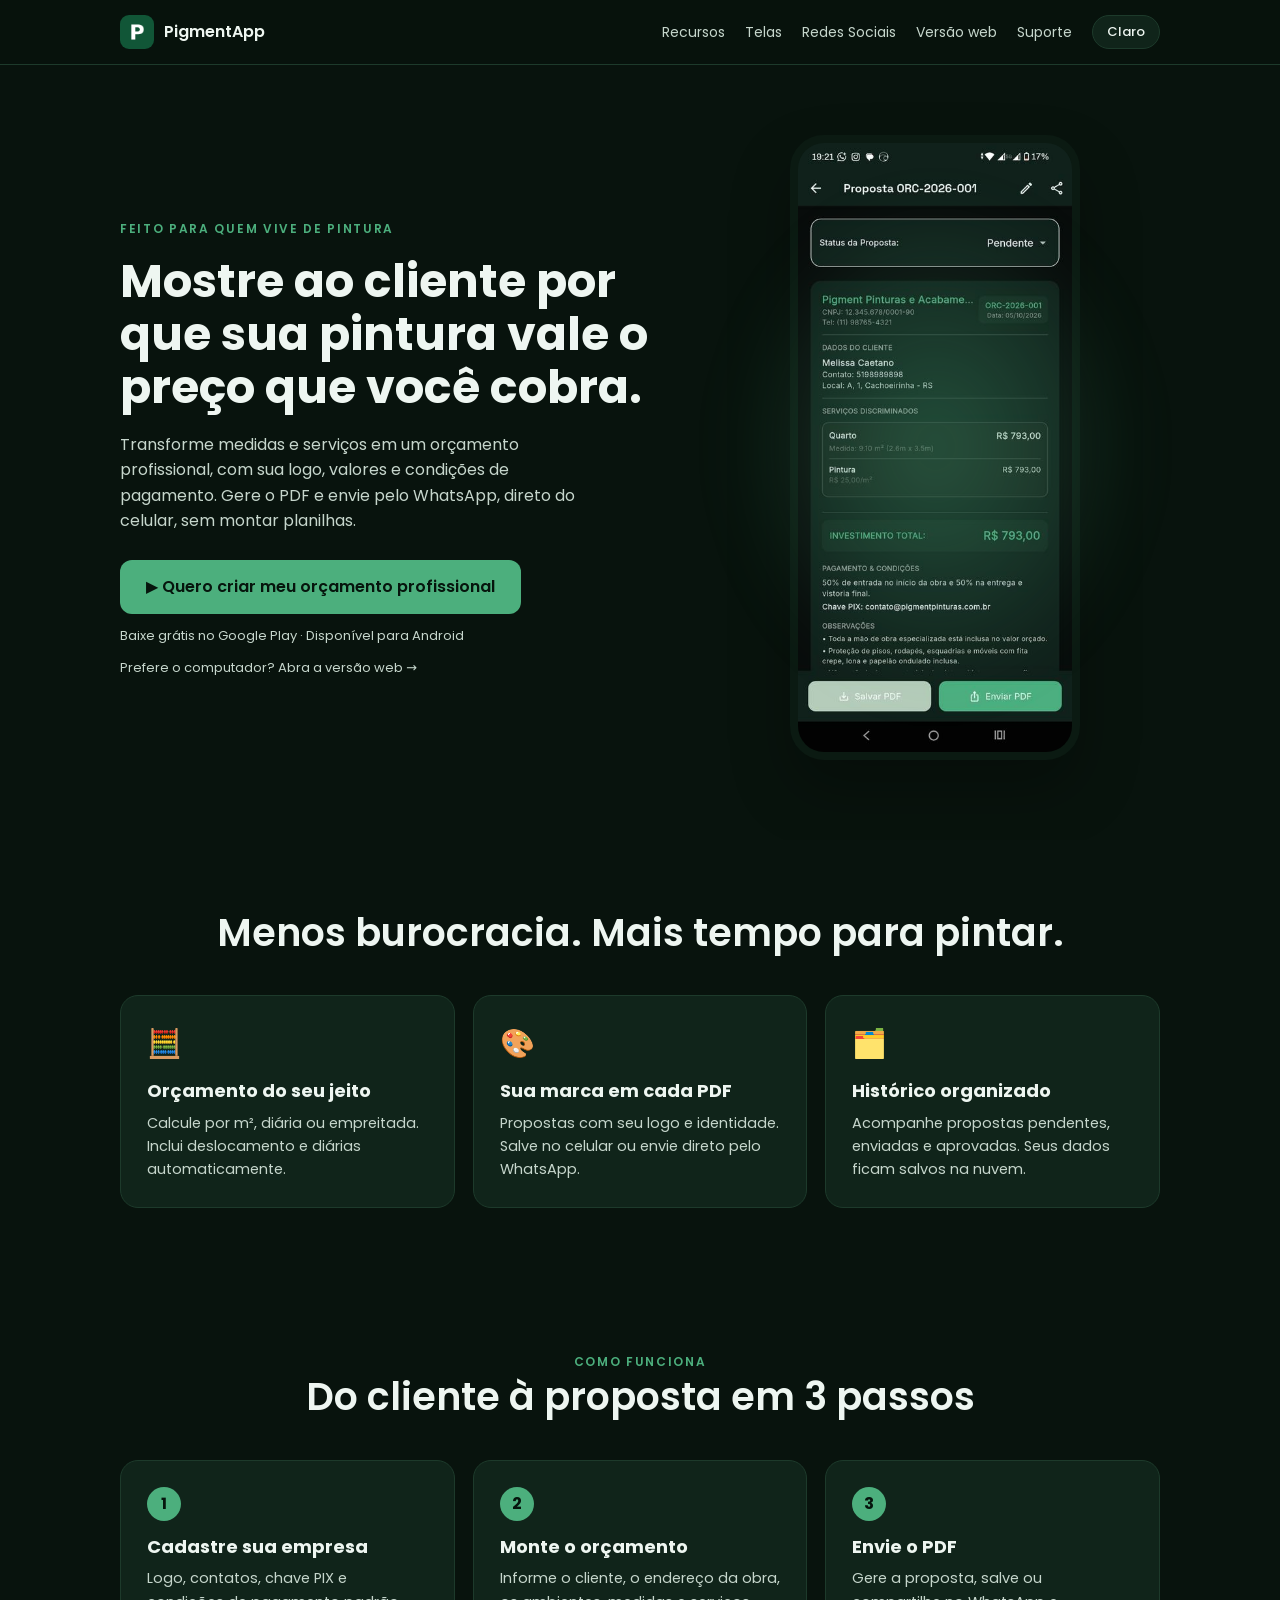
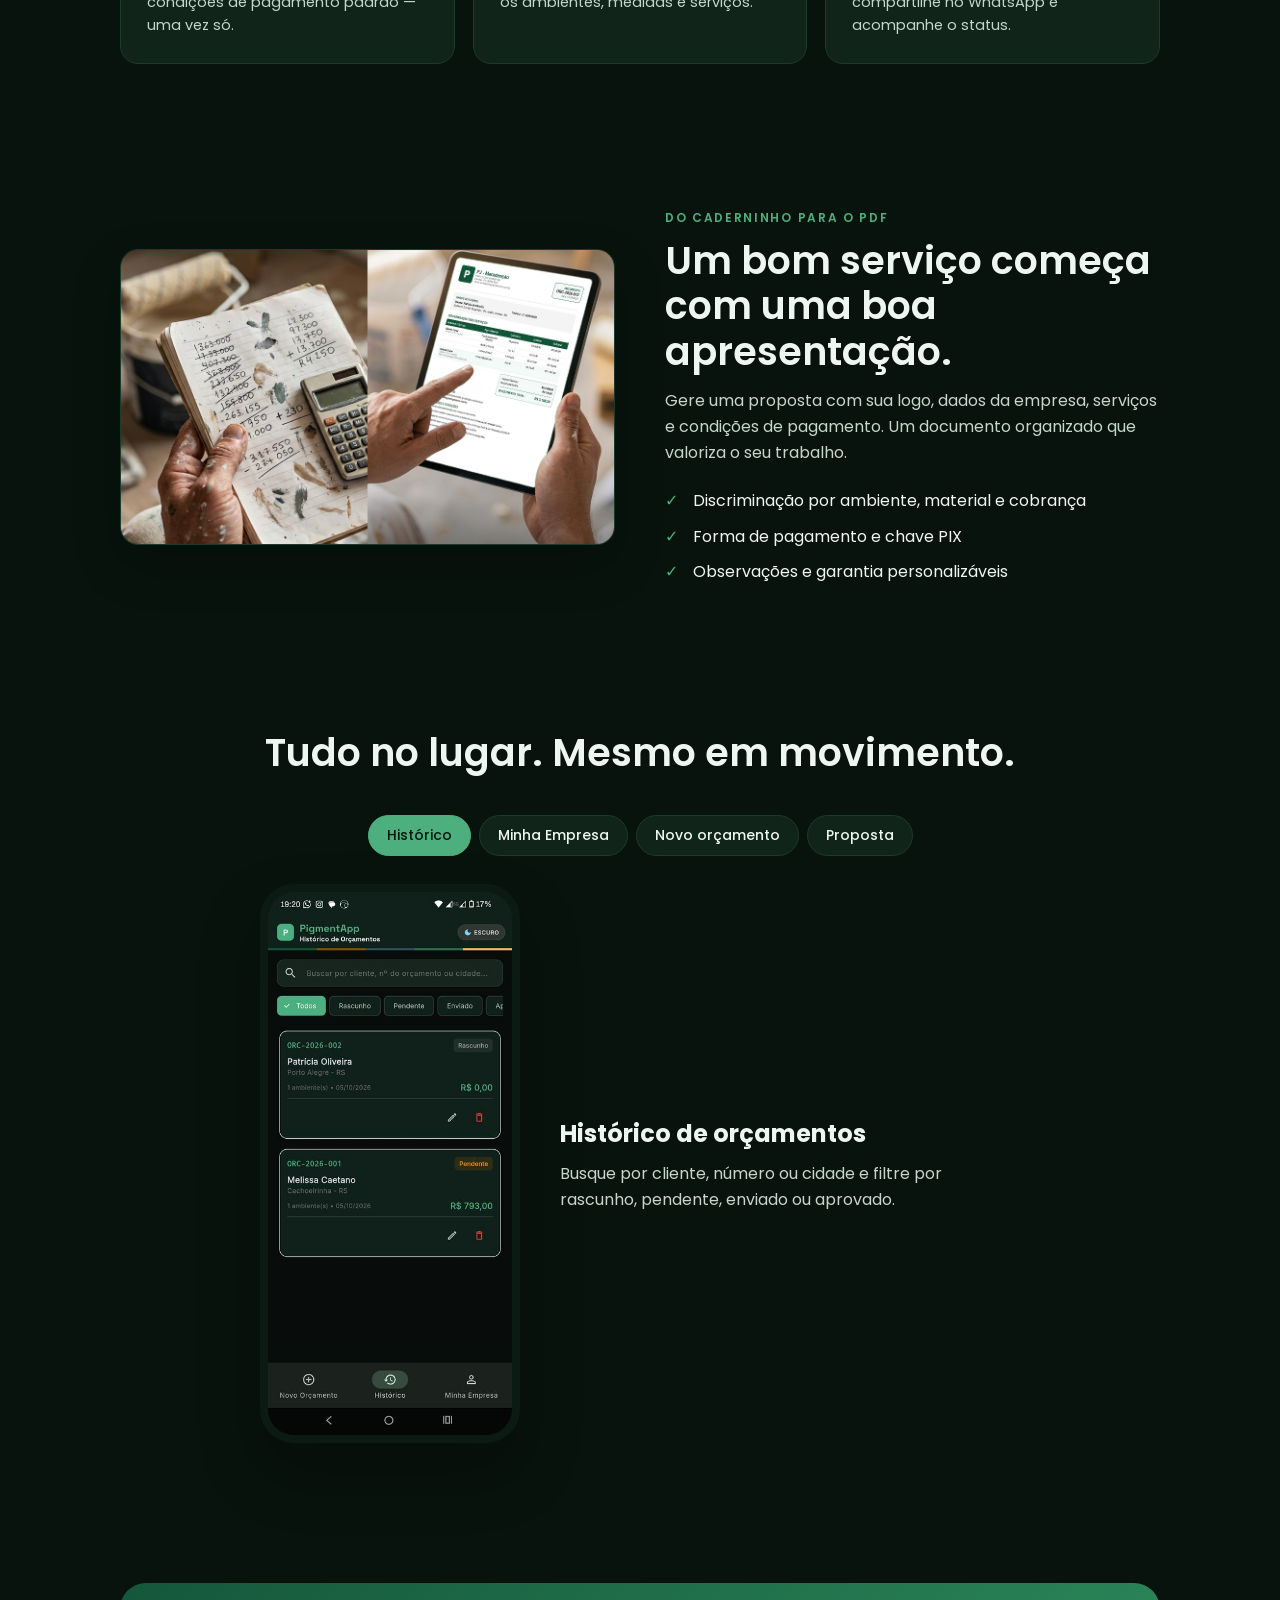
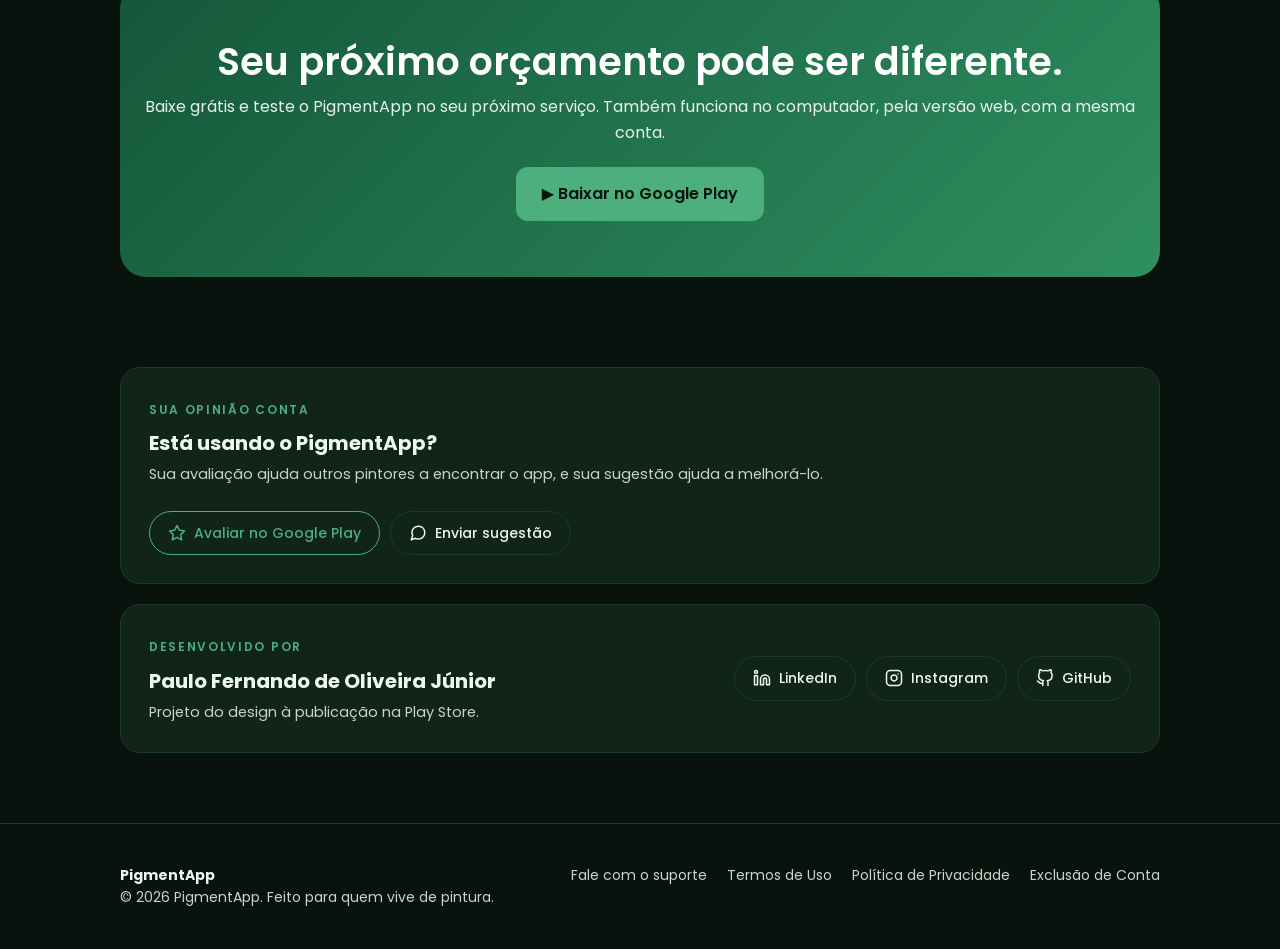
==== commit ade0a4ee: "Adição de versão web" ====
--- a/index.html
+++ b/index.html
@@ -6,7 +6,7 @@
     <meta name="viewport" content="width=device-width, initial-scale=1">
     <title>PigmentApp — Orçamentos profissionais para pintores</title>
     <meta name="description"
-        content="Transforme medidas e serviços em propostas profissionais em PDF, direto do celular. Baixe grátis no Google Play.">
+        content="Transforme medidas e serviços em propostas profissionais em PDF, direto do celular ou do computador. Baixe grátis no Google Play ou use na versão web.">
     <link rel="icon" href="assets/icone.png">
     <link rel="preconnect" href="https://fonts.googleapis.com">
     <link rel="preconnect" href="https://fonts.gstatic.com" crossorigin>
@@ -21,6 +21,7 @@
                 <a class="h" href="#recursos">Recursos</a>
                 <a class="h" href="#telas">Telas</a>
                 <a class="h" href="#redes">Redes Sociais</a>
+                <a class="h" href="/web/" target="_blank" rel="noopener">Versão web</a>
                 <a href="suporte.html" target="_blank" rel="noopener">Suporte</a>
                 <button class="tg" id="tg">Escuro</button>
             </div>
@@ -38,6 +39,8 @@
                 <a class="btn" href="https://play.google.com/store/apps/details?id=com.juniorpfo.pigmentapp"
                     target="_blank" rel="noopener">▶ Quero criar meu orçamento profissional</a>
                 <p class="sm">Baixe grátis no Google Play · Disponível para Android</p>
+                <p class="sm">Prefere o computador? <a href="/web/" target="_blank" rel="noopener">Abra a versão web
+                        →</a></p>
             </div>
             <div class="hv rv">
                 <div class="ph"><img src="assets/tela-proposta.jpg" alt="Proposta no PigmentApp"></div>
@@ -155,7 +158,8 @@
         <div class="w">
             <div class="cta rv">
                 <h2>Seu próximo orçamento pode ser diferente.</h2>
-                <p>Baixe grátis e teste o PigmentApp no seu próximo serviço.</p>
+                <p>Baixe grátis e teste o PigmentApp no seu próximo serviço. Também funciona no computador, pela <a
+                        href="/web/" target="_blank" rel="noopener">versão web</a>, com a mesma conta.</p>
                 <a class="btn" href="https://play.google.com/store/apps/details?id=com.juniorpfo.pigmentapp"
                     target="_blank" rel="noopener">▶ Baixar no Google Play</a>
             </div>
@@ -173,7 +177,8 @@
                     <a class="p" href="https://play.google.com/store/apps/details?id=com.juniorpfo.pigmentapp"
                         target="_blank" rel="noopener">
                         <svg viewBox="0 0 24 24">
-                            <polygon points="12 2 15.09 8.26 22 9.27 17 14.14 18.18 21.02 12 17.77 5.82 21.02 7 14.14 2 9.27 8.91 8.26 12 2" />
+                            <polygon
+                                points="12 2 15.09 8.26 22 9.27 17 14.14 18.18 21.02 12 17.77 5.82 21.02 7 14.14 2 9.27 8.91 8.26 12 2" />
                         </svg>Avaliar no Google Play</a>
                     <a href="suporte.html">
                         <svg viewBox="0 0 24 24">
@@ -229,4 +234,4 @@
     <script src="js/main.js"></script>
 </body>
 
-</html>
+</html>
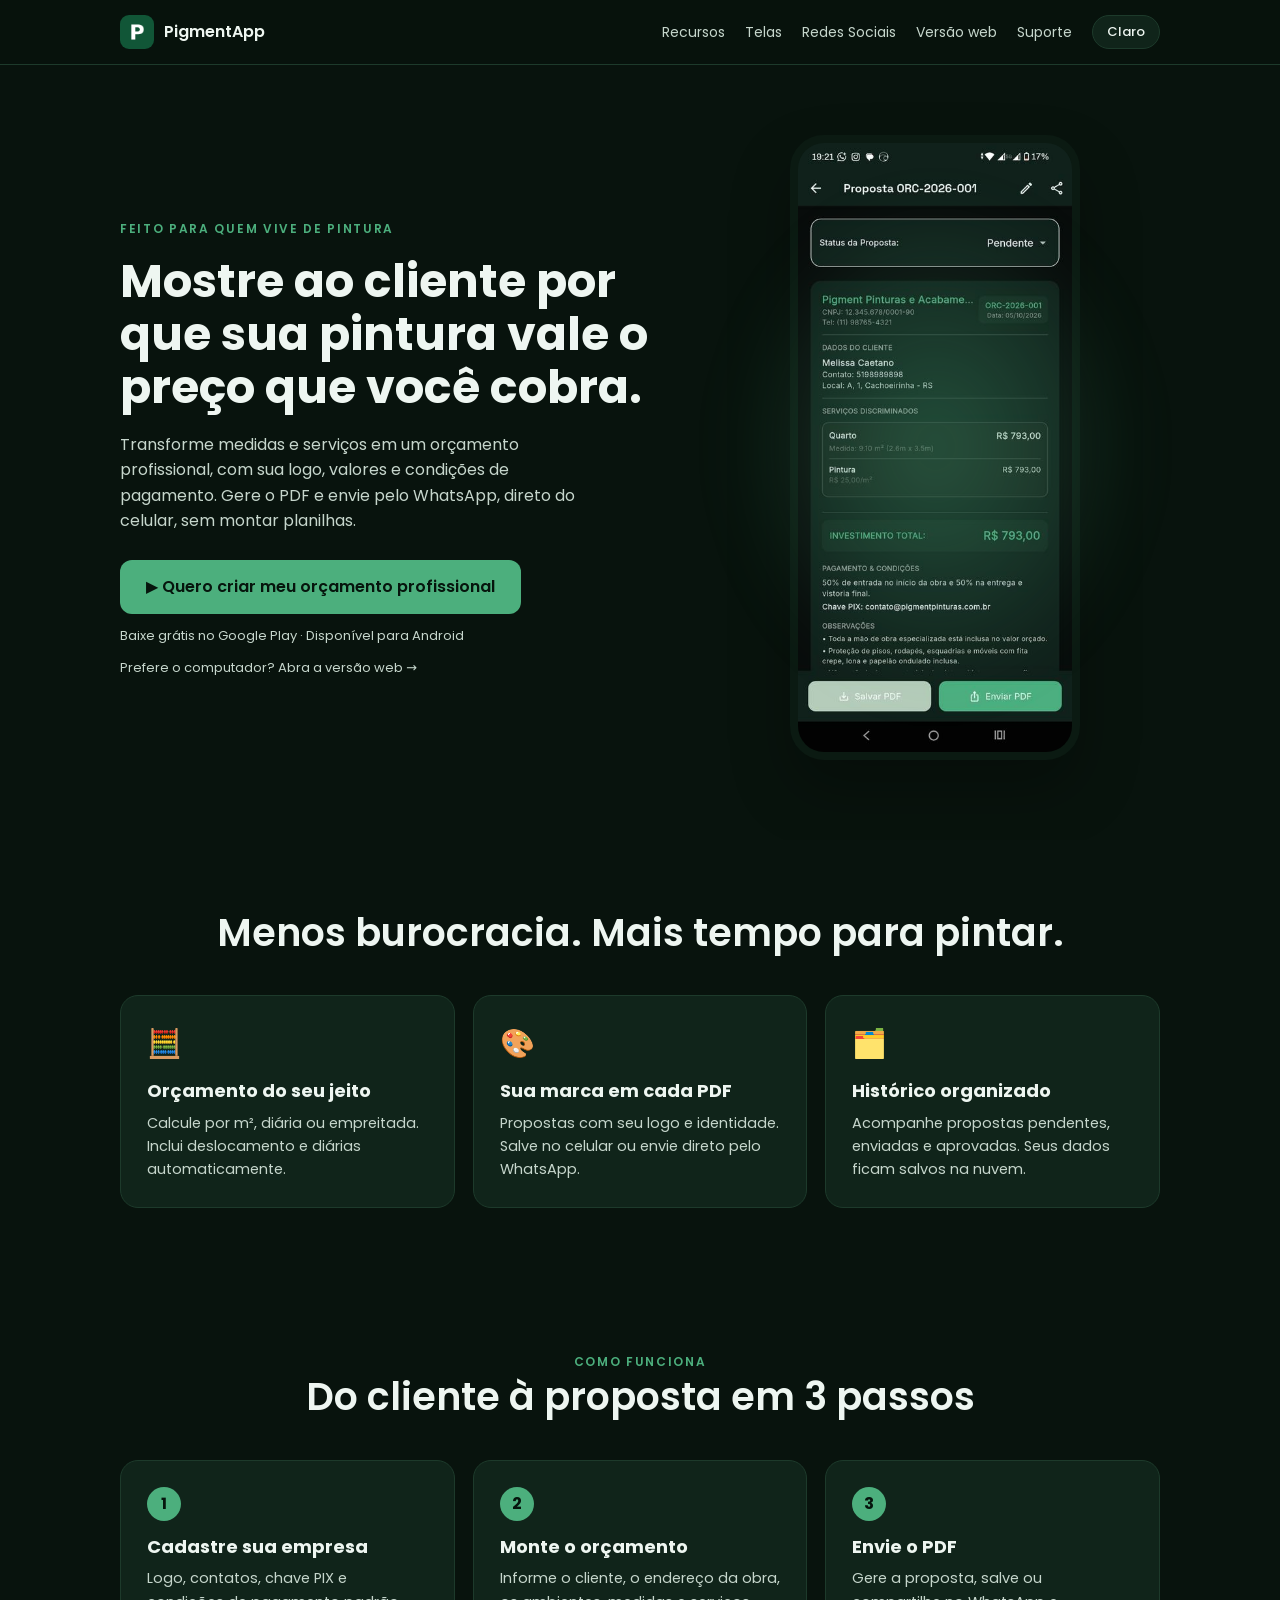
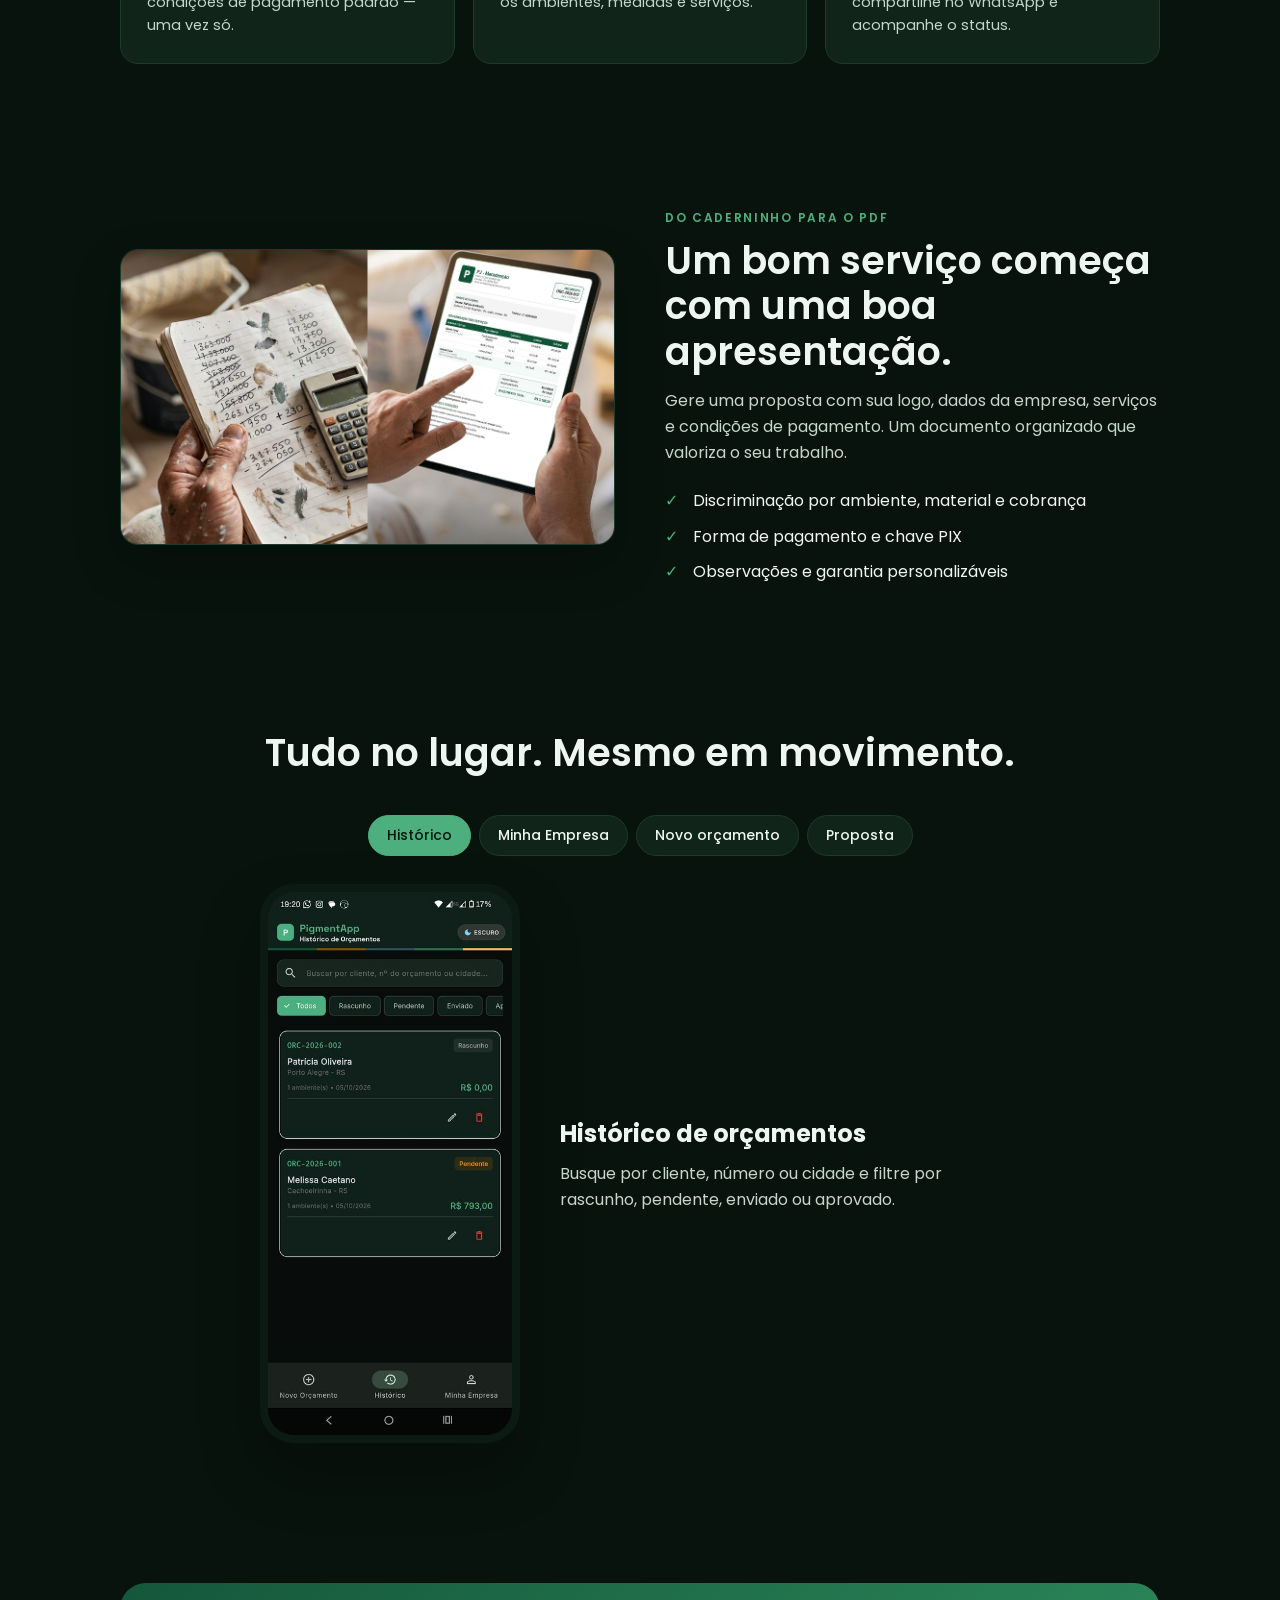
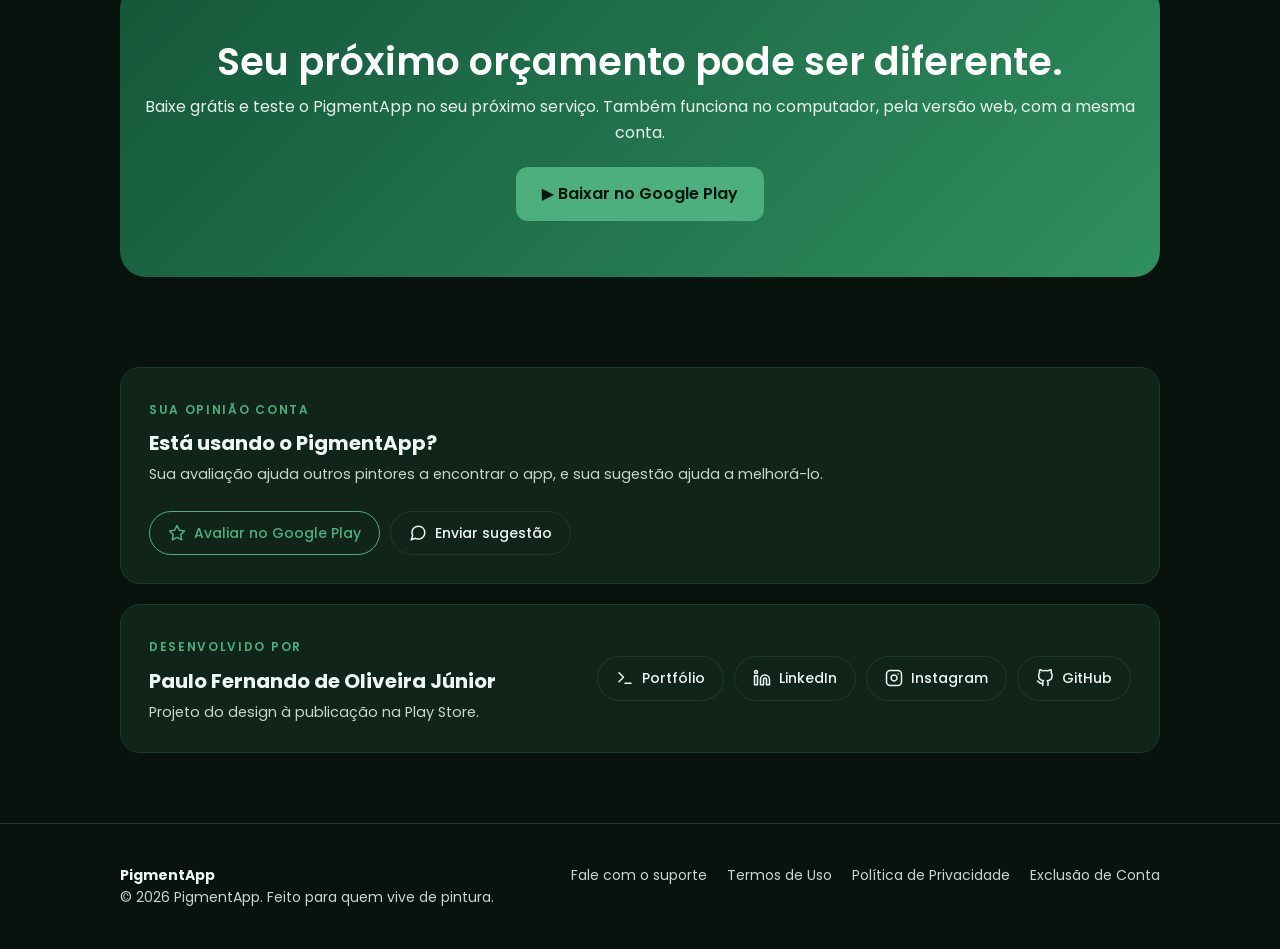
==== commit 89313e13: "atualização link" ====
--- a/index.html
+++ b/index.html
@@ -198,6 +198,12 @@
                     <p>Projeto do design à publicação na Play Store.</p>
                 </div>
                 <div class="soc">
+                    <a href="https://paulojr.dev.br/" target="_blank" rel="noopener">
+                        <svg viewBox="0 0 24 24" fill="none" stroke="currentColor" stroke-width="2"
+                            stroke-linecap="round" stroke-linejoin="round">
+                            <polyline points="4 17 10 11 4 5"></polyline>
+                            <line x1="12" y1="19" x2="20" y2="19"></line>
+                        </svg>Portfólio</a>
                     <a href="https://www.linkedin.com/in/paulofojunior" target="_blank" rel="noopener">
                         <svg viewBox="0 0 24 24">
                             <path d="M16 8a6 6 0 0 1 6 6v7h-4v-7a2 2 0 0 0-2-2 2 2 0 0 0-2 2v7h-4v-7a6 6 0 0 1 6-6z" />
